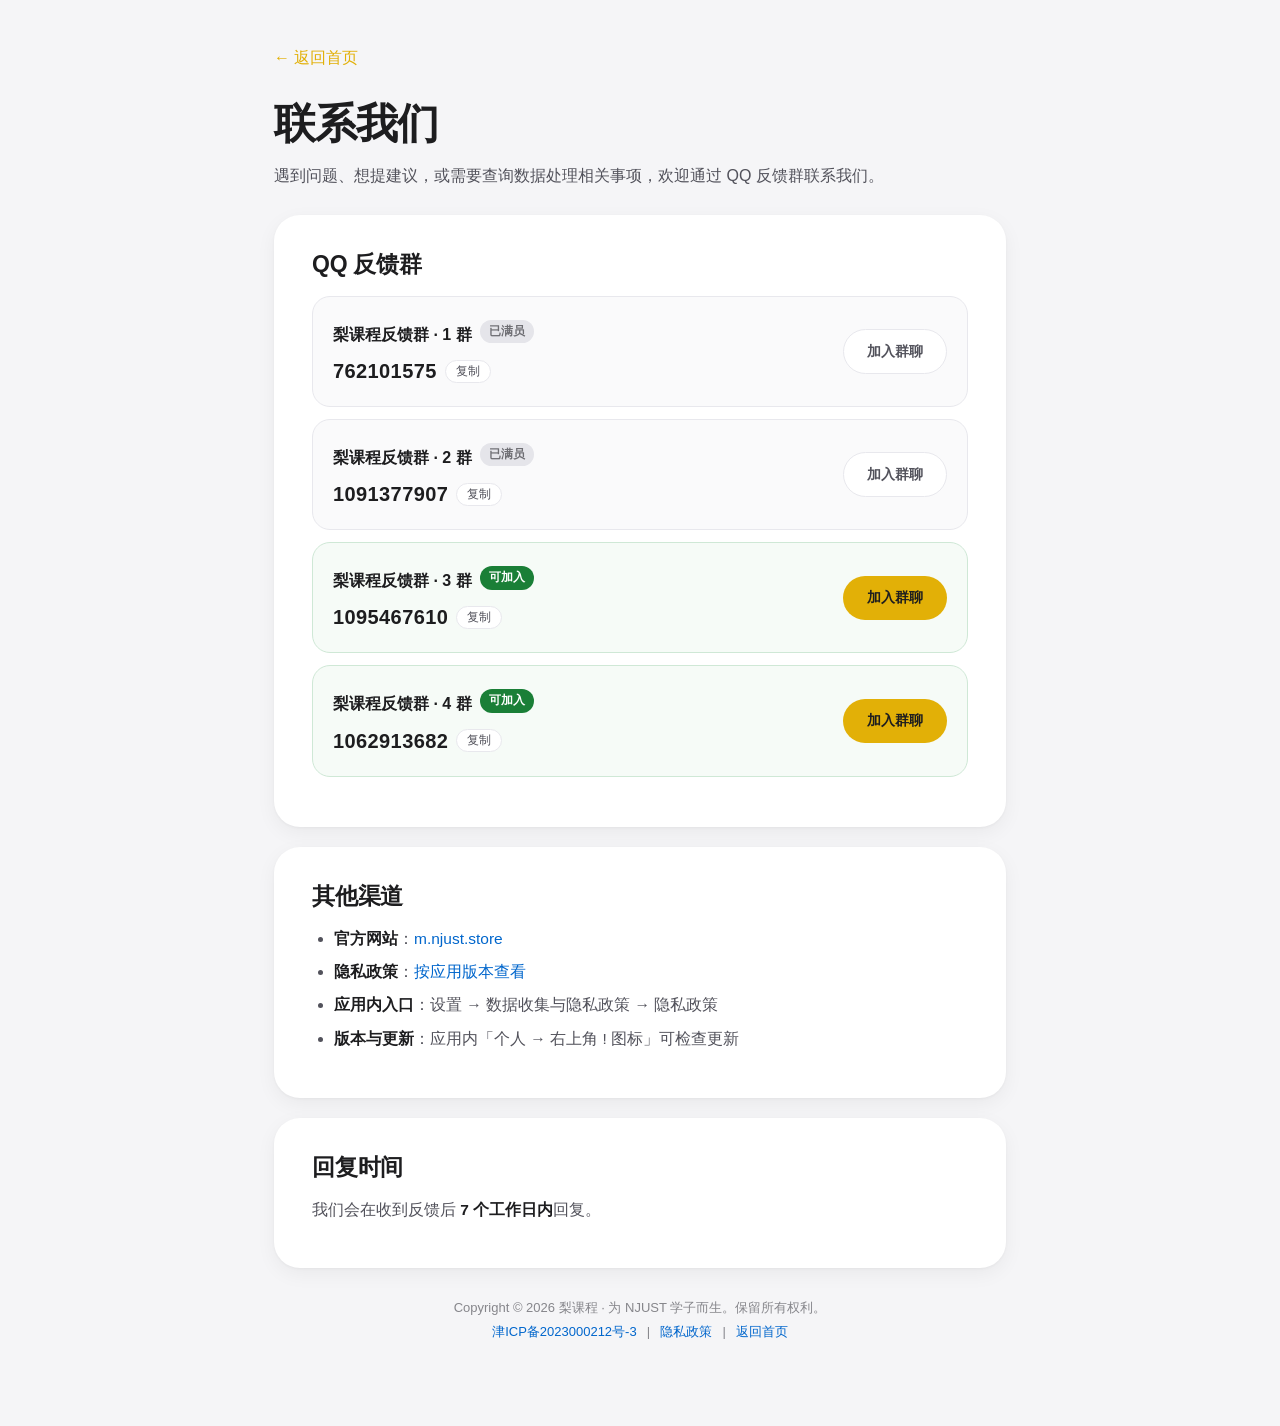
==== contact/index.html @ 0096016a "feat(privacy): 隐私政策按版本与平台拆分，新增联系方式页 背景：1.1.9 起客户端引入数据收集开关与第三方统计（Microsoft Clarity，网页版另有百度统计），1.1.8 及" ====
<!DOCTYPE html>
<html lang="zh-CN">

<head>
    <meta charset="UTF-8">
    <meta name="viewport" content="width=device-width, initial-scale=1.0">
    <title>联系我们 · 梨课程</title>
    <meta name="description" content="梨课程联系方式：QQ 反馈群、官网与应用内反馈入口。">
    <link rel="stylesheet" href="../privacy.css">
    <style>
        .group-list {
            display: grid;
            gap: 12px;
            margin: 16px 0;
        }

        .group {
            display: flex;
            align-items: center;
            justify-content: space-between;
            gap: 16px;
            padding: 18px 20px;
            border: 1.5px solid var(--line);
            border-radius: 18px;
            background: #fafafb;
        }

        .group--recommend {
            border-color: #cfe8d6;
            background: #f6fbf7;
        }

        .group--full {
            background: #fafafb;
        }

        .group-main {
            min-width: 0;
        }

        .group-head {
            display: flex;
            align-items: center;
            gap: 8px;
            flex-wrap: wrap;
        }

        .group-head h3 {
            margin: 0;
            font-size: 16px;
            font-weight: 700;
            color: var(--text);
        }

        .badge {
            padding: 2px 9px;
            border-radius: 999px;
            font-size: 11.5px;
            font-weight: 700;
            letter-spacing: .02em;
            white-space: nowrap;
        }

        .badge--open {
            background: #1a7f37;
            color: #fff;
        }

        .badge--full {
            background: #e5e5ea;
            color: #6e6e73;
        }

        .group-number {
            display: flex;
            align-items: center;
            gap: 8px;
            margin: 6px 0 0;
            font-size: 20px;
            font-weight: 700;
            color: var(--text);
            font-variant-numeric: tabular-nums;
            letter-spacing: .02em;
        }

        .copy-btn {
            appearance: none;
            border: 1px solid var(--line);
            background: #fff;
            color: var(--text-s);
            border-radius: 999px;
            padding: 2px 10px;
            font-size: 12px;
            font-family: inherit;
            cursor: pointer;
            transition: border-color .16s ease, color .16s ease;
        }

        .copy-btn:hover {
            border-color: var(--accent);
            color: var(--text);
        }

        .copy-btn:focus-visible {
            outline: 3px solid rgba(226, 176, 7, .45);
            outline-offset: 2px;
        }

        .group-note {
            margin: 8px 0 0;
            font-size: 12.5px;
            color: var(--text-xs);
            line-height: 1.6;
        }

        .group-btn {
            flex: none;
            display: inline-flex;
            align-items: center;
            justify-content: center;
            min-width: 104px;
            padding: 10px 18px;
            border-radius: 999px;
            background: var(--accent);
            color: #1d1d1f;
            font-size: 14px;
            font-weight: 700;
            text-decoration: none;
            transition: filter .16s ease;
        }

        .group-btn:hover {
            filter: brightness(.95);
        }

        .group-btn:focus-visible {
            outline: 3px solid rgba(226, 176, 7, .45);
            outline-offset: 2px;
        }

        .group-btn--ghost {
            background: #fff;
            border: 1px solid var(--line);
            color: var(--text-s);
            font-weight: 600;
        }

        @media (max-width: 734px) {
            .group {
                flex-direction: column;
                align-items: stretch;
            }

            .group-btn {
                width: 100%;
            }
        }

        @media (prefers-color-scheme: dark) {
            .group {
                background: #232329;
            }

            .group--recommend {
                background: #14251a;
                border-color: #2c4a36;
            }

            .copy-btn {
                background: #232329;
            }

            .group-btn--ghost {
                background: #232329;
            }
        }
    </style>
</head>

<body>
    <div class="container">
        <a href="../index.html" class="back-link">← 返回首页</a>

        <header class="page-head">
            <h1>联系我们</h1>
            <p class="lead">
                遇到问题、想提建议，或需要查询数据处理相关事项，欢迎通过 QQ 反馈群联系我们。
            </p>
        </header>

        <section class="card">
            <h2>QQ 反馈群</h2>

            <div class="group-list">
                <article class="group group--full">
                    <div class="group-main">
                        <div class="group-head">
                            <h3>梨课程反馈群 · 1 群</h3>
                            <span class="badge badge--full">已满员</span>
                        </div>
                        <p class="group-number">
                            <span class="group-number-text">762101575</span>
                            <button class="copy-btn" type="button" data-copy="762101575">复制</button>
                        </p>
                    </div>
                    <a class="group-btn group-btn--ghost" href="https://qm.qq.com/q/8VcYTsgkW4" target="_blank"
                        rel="noopener">加入群聊</a>
                </article>

                <article class="group group--full">
                    <div class="group-main">
                        <div class="group-head">
                            <h3>梨课程反馈群 · 2 群</h3>
                            <span class="badge badge--full">已满员</span>
                        </div>
                        <p class="group-number">
                            <span class="group-number-text">1091377907</span>
                            <button class="copy-btn" type="button" data-copy="1091377907">复制</button>
                        </p>
                    </div>
                    <a class="group-btn group-btn--ghost" href="https://qm.qq.com/q/ybtAg9eh5C" target="_blank"
                        rel="noopener">加入群聊</a>
                </article>

                <article class="group group--recommend">
                    <div class="group-main">
                        <div class="group-head">
                            <h3>梨课程反馈群 · 3 群</h3>
                            <span class="badge badge--open">可加入</span>
                        </div>
                        <p class="group-number">
                            <span class="group-number-text">1095467610</span>
                            <button class="copy-btn" type="button" data-copy="1095467610">复制</button>
                        </p>
                    </div>
                    <a class="group-btn" href="https://qm.qq.com/q/6Sw24kptII" target="_blank" rel="noopener">加入群聊</a>
                </article>

                <article class="group group--recommend">
                    <div class="group-main">
                        <div class="group-head">
                            <h3>梨课程反馈群 · 4 群</h3>
                            <span class="badge badge--open">可加入</span>
                        </div>
                        <p class="group-number">
                            <span class="group-number-text">1062913682</span>
                            <button class="copy-btn" type="button" data-copy="1062913682">复制</button>
                        </p>
                    </div>
                    <a class="group-btn" href="https://qm.qq.com/q/lT3mOpa3ny" target="_blank" rel="noopener">加入群聊</a>
                </article>
            </div>

        </section>

        <section class="card">
            <h2>其他渠道</h2>
            <ul>
                <li><strong>官方网站</strong>：<a class="inline" href="https://m.njust.store" target="_blank"
                        rel="noopener">m.njust.store</a></li>
                <li><strong>隐私政策</strong>：<a class="inline" href="../privacy.html">按应用版本查看</a></li>
                <li><strong>应用内入口</strong>：设置 → 数据收集与隐私政策 → 隐私政策</li>
                <li><strong>版本与更新</strong>：应用内「个人 → 右上角 ! 图标」可检查更新</li>
            </ul>
        </section>

        <section class="card">
            <h2>回复时间</h2>
            <p>
                我们会在收到反馈后 <strong>7 个工作日内</strong>回复。
            </p>
        </section>

        <p class="footer-note">
            Copyright &copy; 2026 梨课程 · 为 NJUST 学子而生。保留所有权利。<br>
            <a href="https://beian.miit.gov.cn/" target="_blank" rel="noopener">津ICP备2023000212号-3</a>
            &ensp;|&ensp;
            <a href="../privacy.html">隐私政策</a>
            &ensp;|&ensp;
            <a href="../index.html">返回首页</a>
        </p>
    </div>

    <script>
        (function () {
            'use strict';

            Array.prototype.forEach.call(document.querySelectorAll('.copy-btn'), function (button) {
                button.addEventListener('click', function () {
                    var text = button.getAttribute('data-copy') || '';
                    if (!text) return;

                    function reset() {
                        window.setTimeout(function () {
                            button.textContent = '复制';
                        }, 1800);
                    }

                    function done() {
                        button.textContent = '已复制';
                        reset();
                    }

                    // 非安全上下文（如直接打开本地文件）无法写入剪贴板：
                    // 自动选中群号，用户按 Ctrl+C 即可。
                    function fallback() {
                        var span = button.parentElement.querySelector('.group-number-text');
                        if (span) {
                            var range = document.createRange();
                            range.selectNodeContents(span);
                            var selection = window.getSelection();
                            selection.removeAllRanges();
                            selection.addRange(range);
                        }
                        button.textContent = '已选中，请复制';
                        reset();
                    }

                    if (navigator.clipboard && navigator.clipboard.writeText) {
                        navigator.clipboard.writeText(text).then(done).catch(fallback);
                        return;
                    }

                    fallback();
                });
            });
        })();
    </script>
</body>

</html>
---- privacy.css ----
/* 梨课程隐私政策共用样式：入口页与各版本政策页 */

:root {
    --bg: #f5f5f7;
    --white: #fff;
    --text: #1d1d1f;
    --text-s: #52525b;
    --text-xs: #86868b;
    --line: #e8e8ed;
    --accent: #E2B007;
    --accent-soft: #fff9e6;
    --link: #06c;
    --radius: 26px;
    --shadow-card: 0 1px 3px rgba(0, 0, 0, .04), 0 6px 20px rgba(0, 0, 0, .05);
}

* {
    margin: 0;
    padding: 0;
    box-sizing: border-box;
}

html {
    scroll-behavior: smooth;
}

body {
    font-family: -apple-system, BlinkMacSystemFont, "SF Pro Display", "SF Pro Text",
        "PingFang SC", "Hiragino Sans GB", "Microsoft YaHei", "Helvetica Neue", sans-serif;
    background: var(--bg);
    color: var(--text);
    line-height: 1.7;
    -webkit-font-smoothing: antialiased;
    -moz-osx-font-smoothing: grayscale;
}

.container {
    max-width: 780px;
    margin: 0 auto;
    padding: 44px 24px 72px;
}

.back-link {
    display: inline-flex;
    align-items: center;
    gap: 6px;
    color: var(--accent);
    font-size: 16px;
    text-decoration: none;
    margin-bottom: 28px;
}

.back-link:hover {
    text-decoration: underline;
}

.page-head {
    margin-bottom: 26px;
}

h1 {
    font-size: 42px;
    line-height: 1.2;
    font-weight: 700;
    letter-spacing: -0.02em;
    margin-bottom: 12px;
}

.meta-line {
    display: flex;
    flex-wrap: wrap;
    gap: 6px 16px;
    font-size: 14px;
    color: var(--text-xs);
    margin-bottom: 16px;
}

.meta-line strong {
    color: var(--text-s);
    font-weight: 650;
}

.lead {
    font-size: 16px;
    color: var(--text-s);
}

/* ── 卡片 ── */
.card {
    background: var(--white);
    border-radius: var(--radius);
    padding: 34px 38px;
    box-shadow: var(--shadow-card);
    margin-bottom: 20px;
    scroll-margin-top: 20px;
}

.card h2 {
    font-size: 23px;
    line-height: 1.35;
    font-weight: 650;
    letter-spacing: -0.01em;
    margin-bottom: 14px;
}

.card h2 .num {
    display: inline-block;
    min-width: 30px;
    color: var(--accent);
    font-variant-numeric: tabular-nums;
}

.card h3 {
    font-size: 17px;
    font-weight: 650;
    margin: 22px 0 8px;
}

.card h3:first-of-type {
    margin-top: 6px;
}

p {
    font-size: 15.5px;
    color: var(--text-s);
    margin-bottom: 11px;
}

ul,
ol {
    padding-left: 22px;
    margin-bottom: 12px;
}

li {
    font-size: 15.5px;
    color: var(--text-s);
    margin-bottom: 7px;
}

li>ul,
li>ol {
    margin-top: 7px;
    margin-bottom: 2px;
}

strong {
    color: var(--text);
    font-weight: 650;
}

code {
    background: #f5f5f7;
    border-radius: 4px;
    padding: 1px 6px;
    font-size: 13.5px;
    font-family: ui-monospace, SFMono-Regular, Menlo, Consolas, monospace;
}

a.inline {
    color: var(--link);
    text-decoration: none;
}

a.inline:hover {
    text-decoration: underline;
}

.muted {
    font-size: 13.5px;
    color: var(--text-xs);
}

/* ── 提示框 ── */
.note {
    background: #f8f8fa;
    border: 1px solid var(--line);
    border-radius: 14px;
    padding: 14px 18px;
    margin: 14px 0;
}

.note p:last-child,
.note ul:last-child,
.note li:last-child {
    margin-bottom: 0;
}

.note--warn {
    background: var(--accent-soft);
    border-color: #f0dfae;
    border-left: 4px solid var(--accent);
    border-radius: 4px 14px 14px 4px;
}

.note--warn p,
.note--warn li {
    color: #5c4a00;
}

.note-title {
    font-size: 13px;
    font-weight: 700;
    color: var(--text);
    margin-bottom: 6px;
    letter-spacing: .02em;
}

/* ── 表格 ── */
.table-wrap {
    width: 100%;
    overflow-x: auto;
    -webkit-overflow-scrolling: touch;
    margin: 12px 0 16px;
    border: 1px solid var(--line);
    border-radius: 14px;
}

table {
    width: 100%;
    border-collapse: collapse;
    min-width: 560px;
}

caption {
    caption-side: top;
    text-align: left;
    font-size: 13px;
    color: var(--text-xs);
    padding: 10px 14px 8px;
}

th,
td {
    text-align: left;
    font-size: 14px;
    line-height: 1.6;
    padding: 11px 14px;
    border-bottom: 1px solid var(--line);
    vertical-align: top;
}

thead th {
    background: #fafafb;
    color: var(--text);
    font-weight: 650;
    white-space: nowrap;
}

tbody tr:last-child th,
tbody tr:last-child td {
    border-bottom: none;
}

td {
    color: var(--text-s);
}

td strong {
    color: var(--text);
}

.yes {
    color: #1a7f37;
    font-weight: 650;
}

.no {
    color: #a0a0a8;
    font-weight: 650;
}

.table-hint {
    display: none;
    font-size: 12.5px;
    color: var(--text-xs);
    margin: -6px 0 14px;
}

/* ── 目录 ── */
.toc {
    display: grid;
    grid-template-columns: repeat(2, minmax(0, 1fr));
    gap: 2px 22px;
    margin-top: 8px;
}

.toc a {
    display: block;
    padding: 8px 0;
    font-size: 14.5px;
    color: var(--text-s);
    text-decoration: none;
    border-bottom: 1px solid #f2f2f5;
}

.toc a:hover {
    color: var(--text);
}

.toc .toc-num {
    display: inline-block;
    width: 24px;
    color: var(--accent);
    font-variant-numeric: tabular-nums;
    font-weight: 650;
}

/* ── 概览 ── */
.overview-desc {
    font-size: 14.5px;
    color: var(--text-s);
    margin: 6px 0 18px;
}

.facts {
    display: grid;
    grid-template-columns: repeat(2, minmax(0, 1fr));
    gap: 12px;
}

.fact {
    background: #fafafb;
    border: 1px solid var(--line);
    border-radius: 14px;
    padding: 13px 15px;
}

.fact dt {
    font-size: 12px;
    font-weight: 700;
    color: var(--text-xs);
    letter-spacing: .02em;
    margin-bottom: 4px;
}

.fact dd {
    font-size: 14px;
    color: var(--text);
    line-height: 1.55;
}

/* ── 入口页 ── */
.entry-list {
    display: grid;
    gap: 14px;
}

.entry {
    display: flex;
    align-items: center;
    justify-content: space-between;
    gap: 18px;
    padding: 20px 22px;
    border: 1.5px solid var(--line);
    border-radius: 20px;
    background: #fafafb;
    text-decoration: none;
    color: var(--text);
    transition: border-color .16s ease, background .16s ease;
}

.entry:hover {
    border-color: var(--accent);
    background: var(--accent-soft);
}

.entry:focus-visible {
    outline: 3px solid rgba(226, 176, 7, .45);
    outline-offset: 2px;
}

.entry-main {
    min-width: 0;
}

.entry-name {
    display: block;
    font-size: 17px;
    font-weight: 700;
    line-height: 1.4;
}

.entry-desc {
    display: block;
    margin-top: 4px;
    font-size: 13px;
    color: var(--text-s);
    line-height: 1.6;
}

.entry-date {
    display: block;
    margin-top: 6px;
    font-size: 12px;
    color: var(--text-xs);
}

.entry-arrow {
    flex: none;
    font-size: 22px;
    color: var(--accent);
}

/* ── 页脚 ── */
.footer-note {
    text-align: center;
    font-size: 13px;
    color: var(--text-xs);
    margin-top: 28px;
    line-height: 1.8;
}

.footer-note a {
    color: var(--link);
    text-decoration: none;
}

/* ── 响应式 ── */
@media (max-width: 734px) {
    .container {
        padding: 30px 16px 48px;
    }

    h1 {
        font-size: 32px;
    }

    .card {
        padding: 26px 22px;
        border-radius: 20px;
    }

    .facts {
        grid-template-columns: 1fr;
    }

    .toc {
        grid-template-columns: 1fr;
    }

    .card h2 {
        font-size: 20px;
    }

    .table-hint {
        display: block;
    }

    .entry {
        padding: 16px 18px;
    }

    .entry-name {
        font-size: 16px;
    }
}

@media (prefers-color-scheme: dark) {
    :root {
        --bg: #121216;
        --white: #1c1c21;
        --text: #f2f2f5;
        --text-s: #c2c2ca;
        --text-xs: #9a9aa3;
        --line: #2c2c33;
        --accent-soft: #2a2412;
        --shadow-card: none;
    }

    body {
        background: var(--bg);
    }

    .fact,
    .note {
        background: #232329;
    }

    .note--warn {
        background: #2a2412;
        border-color: #4a3d18;
    }

    .note--warn p,
    .note--warn li {
        color: #e8dba9;
    }

    thead th {
        background: #232329;
    }

    .entry {
        background: #232329;
    }

    .entry:hover {
        background: #2a2412;
    }

    code {
        background: #2a2a31;
    }
}

@media print {

    .back-link {
        display: none;
    }

    .container {
        max-width: none;
        padding: 0;
    }

    .card {
        box-shadow: none;
        border: 1px solid #ccc;
        page-break-inside: avoid;
    }

    body {
        background: #fff;
    }
}
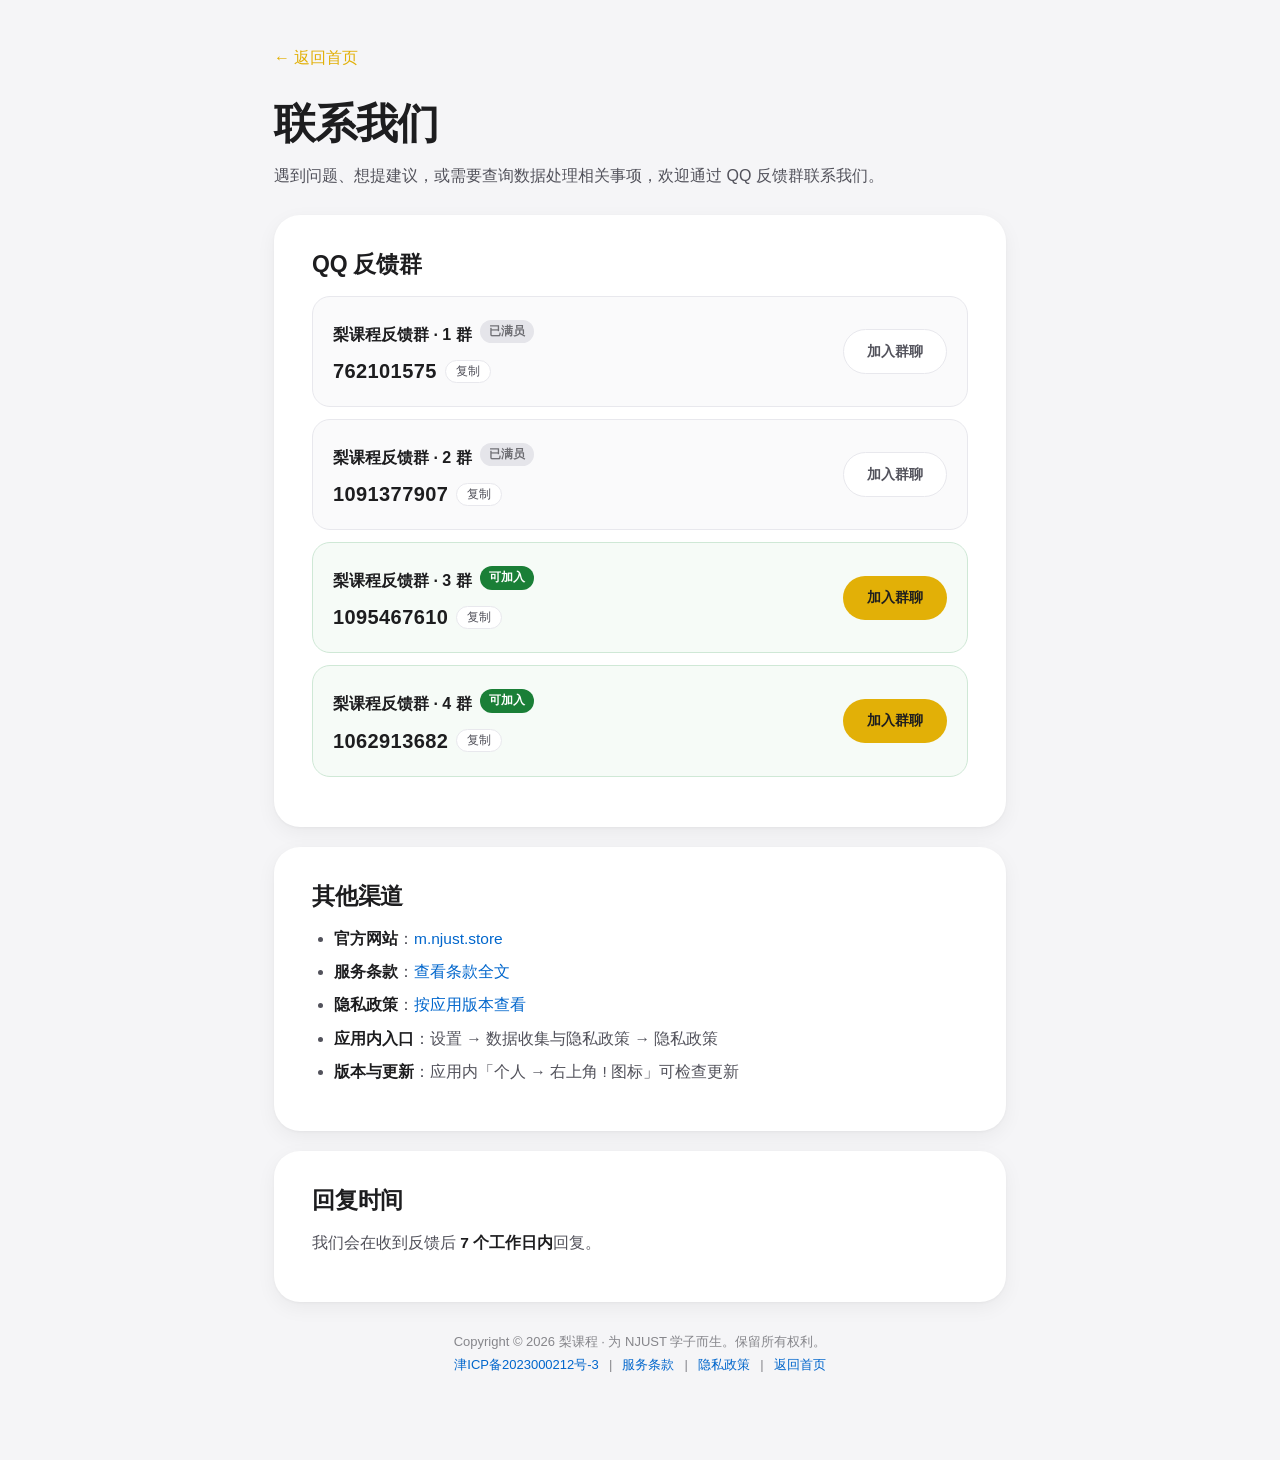
==== commit acadd6d1: "feat(terms): 新增服务条款页，首页与隐私页接入入口" ====
--- a/contact/index.html
+++ b/contact/index.html
@@ -258,6 +258,7 @@
             <ul>
                 <li><strong>官方网站</strong>：<a class="inline" href="https://m.njust.store" target="_blank"
                         rel="noopener">m.njust.store</a></li>
+                <li><strong>服务条款</strong>：<a class="inline" href="../terms.html">查看条款全文</a></li>
                 <li><strong>隐私政策</strong>：<a class="inline" href="../privacy.html">按应用版本查看</a></li>
                 <li><strong>应用内入口</strong>：设置 → 数据收集与隐私政策 → 隐私政策</li>
                 <li><strong>版本与更新</strong>：应用内「个人 → 右上角 ! 图标」可检查更新</li>
@@ -274,6 +275,8 @@
         <p class="footer-note">
             Copyright &copy; 2026 梨课程 · 为 NJUST 学子而生。保留所有权利。<br>
             <a href="https://beian.miit.gov.cn/" target="_blank" rel="noopener">津ICP备2023000212号-3</a>
+            &ensp;|&ensp;
+            <a href="../terms.html">服务条款</a>
             &ensp;|&ensp;
             <a href="../privacy.html">隐私政策</a>
             &ensp;|&ensp;
